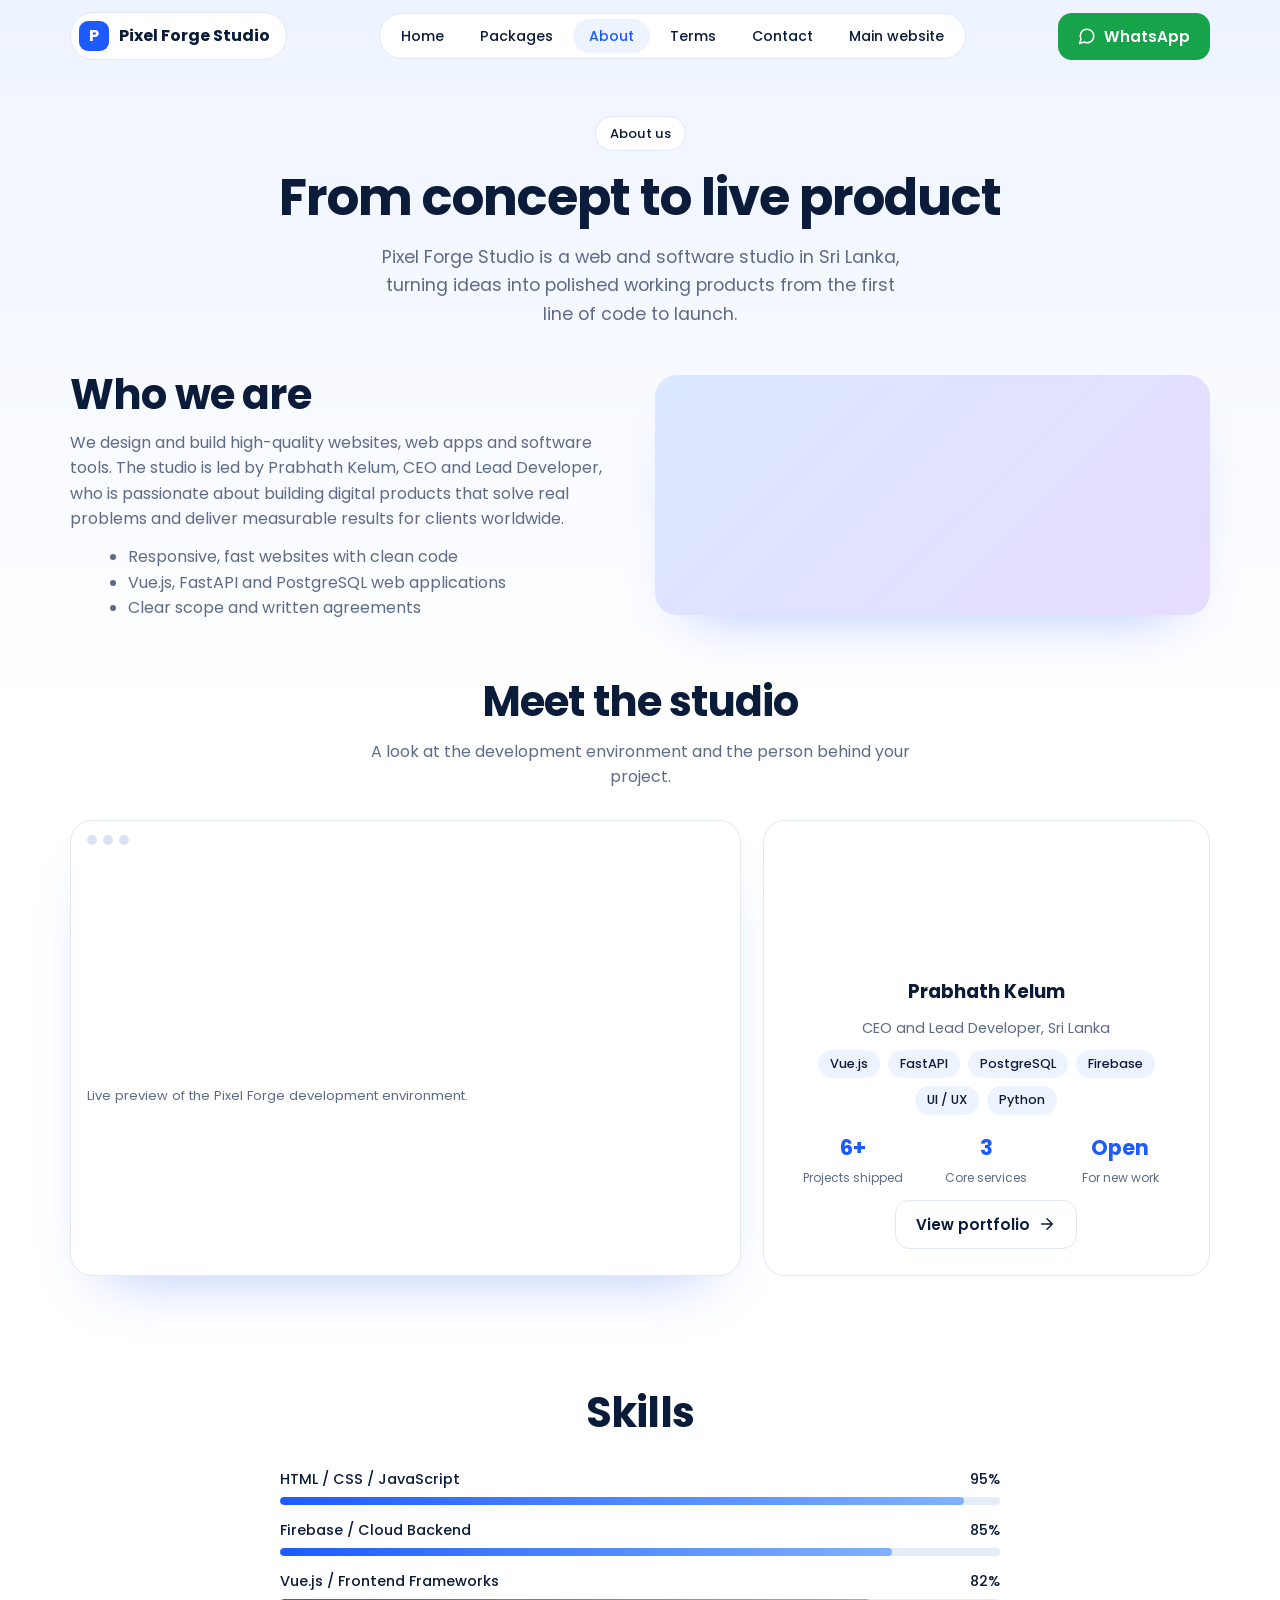
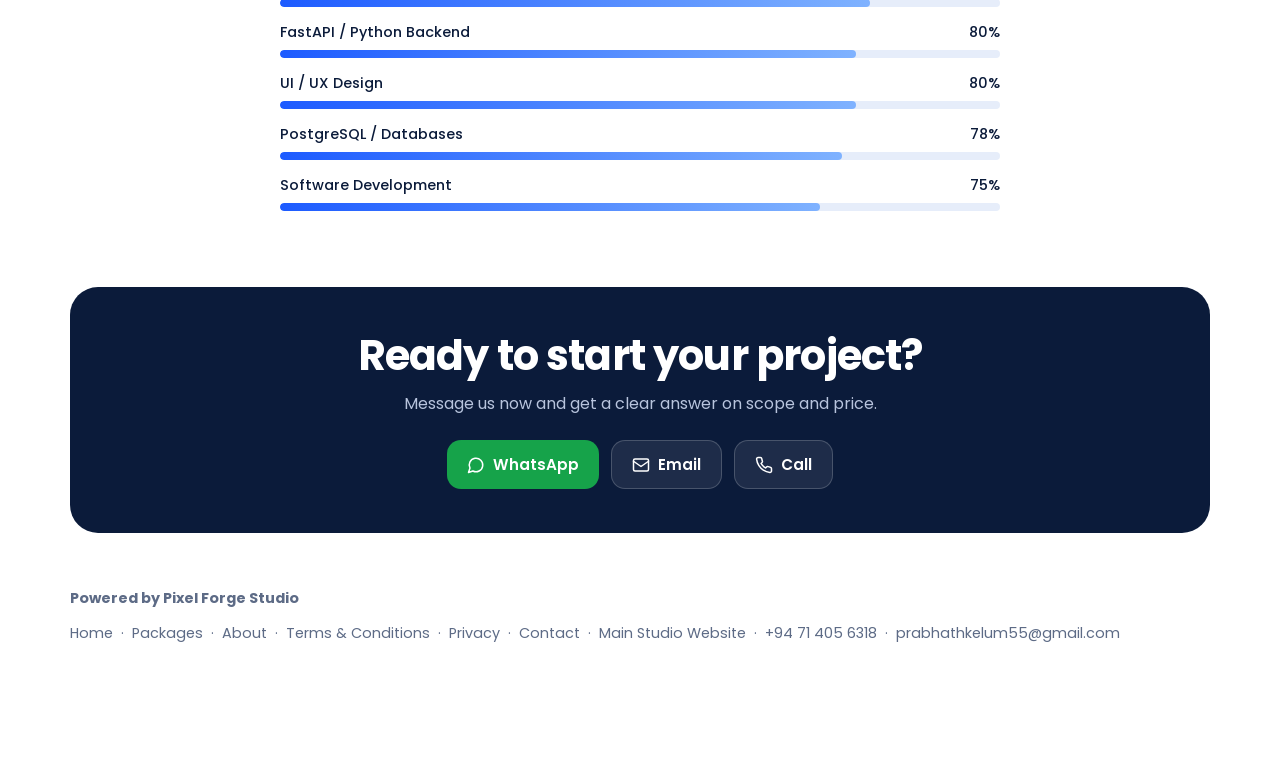
==== about.html @ 6b3c73c0 "New Site Create" ====
<!doctype html><html lang="en"><head><meta charset="utf-8"><meta name="viewport" content="width=device-width,initial-scale=1">
<title>About | Pixel Forge Studio</title><meta name="description" content="About Pixel Forge Studio and lead developer Prabhath Kelum.">
<link rel="icon" href="data:image/svg+xml,%3Csvg xmlns='http://www.w3.org/2000/svg' viewBox='0 0 32 32'%3E%3Crect width='32' height='32' rx='8' fill='%231d5bff'/%3E%3Cpath d='M9 9h8a5 5 0 0 1 0 10h-3v4H9z' fill='%23fff'/%3E%3C/svg%3E">
<link rel="preconnect" href="https://fonts.googleapis.com"><link rel="preconnect" href="https://fonts.gstatic.com" crossorigin>
<link href="https://fonts.googleapis.com/css2?family=Poppins:wght@400;500;600;700&display=swap" rel="stylesheet">
<link rel="stylesheet" href="assets/style.css"><script>document.documentElement.classList.add('js')</script></head>
<body><div id="hdr"></div><main id="top" class="wrap"><div class="phead"><span class="eyebrow rv">About us</span><h1 class="rv">From concept to live product</h1><p class="lead rv">Pixel Forge Studio is a web and software studio in Sri Lanka, turning ideas into polished working products from the first line of code to launch.</p></div>
<div class="two2"><div class="rv"><h2 style="text-align:left">Who we are</h2><p>We design and build high-quality websites, web apps and software tools. The studio is led by Prabhath Kelum, CEO and Lead Developer, who is passionate about building digital products that solve real problems and deliver measurable results for clients worldwide.</p><ul><li>Responsive, fast websites with clean code</li><li>Vue.js, FastAPI and PostgreSQL web applications</li><li>Clear scope and written agreements</li></ul></div>
<div class="rv"><div class="ph" ><img src="https://images.unsplash.com/photo-1522071820081-009f0129c71c?auto=format&fit=crop&w=1000&q=70" alt="Team collaborating around laptops" loading="lazy" onerror="this.remove()"></div></div></div>
<section id="studio"><h2 class="rv">Meet the studio</h2><p class="sub rv">A look at the development environment and the person behind your project.</p>
    <div class="studio">
      <figure class="frame rv"><div class="bar"><i></i><i></i><i></i></div><img src="https://pixelforgestudioprabhath.netlify.app/studio-pixel.gif" alt="Pixel Forge Studio development workspace preview" loading="lazy" onerror="this.style.visibility='hidden'"><p>Live preview of the Pixel Forge development environment.</p></figure>
      <div class="dev rv"><img src="https://pixelforgestudioprabhath.netlify.app/prabhath.jpg" alt="Prabhath Kelum, CEO and Lead Developer" loading="lazy" onerror="this.style.visibility='hidden'">
        <h3>Prabhath Kelum</h3><p>CEO and Lead Developer, Sri Lanka</p>
        <div class="chips"><span>Vue.js</span><span>FastAPI</span><span>PostgreSQL</span><span>Firebase</span><span>UI / UX</span><span>Python</span></div>
        <div class="stats"><div><b>6+</b><span>Projects shipped</span></div><div><b>3</b><span>Core services</span></div><div><b>Open</b><span>For new work</span></div></div>
        <a class="btn ghost" href="https://pixelforgestudioprabhath.netlify.app/" target="_blank" rel="noopener">View portfolio<svg class="i"><use href="#i-arrow"/></svg></a></div>
    </div>
  
</section>
<section><h2 class="rv">Skills</h2><div class="skills"><div class="sk rv"><div><span>HTML / CSS / JavaScript</span><span>95%</span></div><i style="--w:95%"></i></div><div class="sk rv"><div><span>Firebase / Cloud Backend</span><span>85%</span></div><i style="--w:85%"></i></div><div class="sk rv"><div><span>Vue.js / Frontend Frameworks</span><span>82%</span></div><i style="--w:82%"></i></div><div class="sk rv"><div><span>FastAPI / Python Backend</span><span>80%</span></div><i style="--w:80%"></i></div><div class="sk rv"><div><span>UI / UX Design</span><span>80%</span></div><i style="--w:80%"></i></div><div class="sk rv"><div><span>PostgreSQL / Databases</span><span>78%</span></div><i style="--w:78%"></i></div><div class="sk rv"><div><span>Software Development</span><span>75%</span></div><i style="--w:75%"></i></div></div></section><section class="band rv"><h2>Ready to start your project?</h2><p>Message us now and get a clear answer on scope and price.</p>
    <div class="cta"><a class="btn wa" data-c="wa" href="#" target="_blank" rel="noopener"><svg class="i"><use href="#i-chat"/></svg>WhatsApp</a><a class="btn ghost" data-c="mail" href="#"><svg class="i"><use href="#i-mail"/></svg>Email</a><a class="btn ghost" data-c="tel" href="#"><svg class="i"><use href="#i-phone"/></svg>Call</a></div>
  </section></main><div id="ftr"></div>
<script src="https://cdnjs.cloudflare.com/ajax/libs/animejs/3.2.1/anime.min.js"></script><script src="assets/site.js"></script></body></html>
---- assets/style.css ----
:root{--ink:#0b1b3a;--mut:#5d6b86;--line:#e2e9f5;--acc:#1d5bff;--acc2:#0f45d6;--wa:#16a34a;--r:22px}
*{box-sizing:border-box;margin:0}html{scroll-behavior:smooth}
body{font:400 16px/1.6 Poppins,system-ui,sans-serif;color:var(--ink);background:linear-gradient(180deg,#eef4ff 0,#fff 720px);overflow-x:hidden}
a{color:inherit}.i{width:18px;height:18px;fill:none;stroke:currentColor;stroke-width:2;stroke-linecap:round;stroke-linejoin:round;flex:none}
.wrap{max-width:1180px;margin:0 auto;padding:0 20px}
:focus-visible{outline:3px solid #8fb0ff;outline-offset:3px;border-radius:10px}
/* nav */
.nav{position:sticky;top:12px;z-index:20;display:flex;align-items:center;justify-content:space-between;gap:12px;margin:12px auto 0;max-width:1180px;padding:0 20px}
.brand{display:flex;gap:10px;align-items:center;font-weight:700;text-decoration:none;background:#fff;padding:8px 16px 8px 8px;border-radius:99px;border:1px solid var(--line)}
.logo{width:30px;height:30px;border-radius:9px;background:var(--acc);display:grid;place-items:center;color:#fff;font-weight:700}
.links{display:flex;gap:4px;background:#fff;border:1px solid var(--line);padding:5px;border-radius:99px}
.links a{text-decoration:none;font-size:.88rem;padding:6px 16px;border-radius:99px;font-weight:500}.links a:hover{background:#eef4ff}
.btn{display:inline-flex;align-items:center;justify-content:center;gap:8px;border:0;border-radius:14px;padding:12px 20px;font:600 .95rem Poppins,sans-serif;text-decoration:none;cursor:pointer;background:var(--acc);color:#fff;transition:transform .2s,background .2s,box-shadow .2s}
.btn:hover{background:var(--acc2);transform:translateY(-2px);box-shadow:0 10px 24px -10px var(--acc)}
.btn.wa{background:var(--wa)}.btn.wa:hover{box-shadow:0 10px 24px -10px var(--wa);background:#12873d}
.btn.ghost{background:#fff;color:var(--ink);border:1px solid var(--line)}.btn.ghost:hover{background:#f3f7ff;box-shadow:none}
/* hero */
.hero{display:grid;grid-template-columns:1.1fr .9fr;gap:40px;align-items:center;padding:70px 0 40px}
.eyebrow{display:inline-flex;gap:8px;align-items:center;background:#fff;border:1px solid var(--line);padding:6px 14px;border-radius:99px;font-size:.82rem;font-weight:500}
.dot{width:8px;height:8px;border-radius:50%;background:#22c55e;box-shadow:0 0 0 4px #22c55e30}
h1{font-size:clamp(2.2rem,5vw,3.8rem);line-height:1.1;margin:18px 0;letter-spacing:-.02em}
h1 em{font-style:normal;color:var(--acc);display:inline-block}
.lead{color:var(--mut);font-size:1.1rem;max-width:520px}.cta{display:flex;flex-wrap:wrap;gap:12px;margin-top:28px}
.stage{position:relative;height:360px;perspective:900px}
.mock{position:absolute;inset:20px 10px;background:#fff;border:1px solid var(--line);border-radius:24px;box-shadow:0 40px 80px -30px #1d5bff55;padding:16px;transform:rotateY(-12deg) rotateX(6deg);transition:transform .15s}
.mock .bar{display:flex;gap:6px;margin-bottom:14px}.mock .bar i{width:10px;height:10px;border-radius:50%;background:#dbe4f5}
.m1{height:120px;border-radius:14px;background:linear-gradient(120deg,#7fb2ff,#c9b6ff,#ffd2b0);background-size:200% 200%;animation:drift 8s ease-in-out infinite}
.m2{height:14px;width:70%;border-radius:8px;background:#e6edfa;margin:16px 0 8px}.m2.s{width:45%}
.mrow{display:grid;grid-template-columns:repeat(3,1fr);gap:10px;margin-top:16px}.mrow b{height:60px;border-radius:12px;background:#f1f5fd}
.chip{position:absolute;display:flex;gap:8px;align-items:center;background:#fff;border:1px solid var(--line);padding:10px 14px;border-radius:14px;font-size:.85rem;font-weight:600;box-shadow:0 14px 30px -14px #0b1b3a40;animation:float 5s ease-in-out infinite}
.chip .i{color:var(--acc)}.c1{left:-6px;top:70px}.c2{right:-4px;bottom:60px;animation-delay:-2.5s}
@keyframes float{50%{transform:translateY(-12px)}}@keyframes drift{50%{background-position:100% 100%}}
/* pricing */
section{padding:56px 0}h2{font-size:clamp(1.8rem,3.5vw,2.6rem);text-align:center;letter-spacing:-.02em;line-height:1.2}
.sub{text-align:center;color:var(--mut);max-width:560px;margin:12px auto 0}
.seg{position:relative;display:flex;width:max-content;max-width:100%;margin:28px auto;background:#fff;border:1px solid var(--line);border-radius:99px;padding:5px;box-shadow:0 8px 24px -16px #1d5bff60}
.seg button{position:relative;z-index:1;border:0;background:none;padding:10px 22px;border-radius:99px;font:500 .92rem Poppins,sans-serif;cursor:pointer;color:var(--mut)}
.seg button[aria-pressed=true]{color:#fff}.seg .pill-bg{position:absolute;top:5px;bottom:5px;left:5px;border-radius:99px;background:var(--acc);transition:all .35s cubic-bezier(.4,.1,.2,1)}
.cards{display:grid;grid-template-columns:repeat(4,1fr);gap:18px;margin-top:8px}
.card{display:flex;flex-direction:column;background:#fff;border:1.5px solid var(--line);border-radius:var(--r);padding:10px;transition:transform .25s,box-shadow .25s,border-color .25s}
.card:hover{transform:translateY(-6px);box-shadow:0 28px 50px -28px #1d5bff66}.card.on{border-color:var(--acc);box-shadow:0 0 0 4px #1d5bff22,0 28px 50px -28px #1d5bff77}
.top{position:relative;border-radius:16px;padding:16px;min-height:150px;display:flex;flex-direction:column;justify-content:space-between;background-size:180% 180%;animation:drift 10s ease-in-out infinite}
.g1{background-image:linear-gradient(135deg,#eef2f7,#dbe6f5,#f4f7fb)}
.g2{background-image:radial-gradient(circle at 15% 20%,#79aeff 0,transparent 50%),radial-gradient(circle at 85% 80%,#c8b8ff 0,transparent 55%),linear-gradient(#e9f2ff,#e9f2ff)}
.g3{background-image:radial-gradient(circle at 20% 25%,#ffc9a3 0,transparent 50%),radial-gradient(circle at 85% 75%,#9cc4ff 0,transparent 55%),linear-gradient(#fff0e6,#fff0e6)}
.g4{background-image:radial-gradient(circle at 25% 30%,#a8e6df 0,transparent 50%),radial-gradient(circle at 80% 80%,#b9c8f5 0,transparent 55%),linear-gradient(#e8f6f6,#e8f6f6)}
.tag{align-self:flex-start;background:#fff;border-radius:99px;padding:3px 12px;font-size:.72rem;font-weight:600;letter-spacing:.04em;text-transform:uppercase}
.price{font-size:1.75rem;font-weight:700;line-height:1.2}.price small{font-size:.8rem;font-weight:500;color:var(--mut)}
.body{padding:16px 10px 8px;display:flex;flex-direction:column;gap:14px;flex:1}.for{color:var(--mut);font-size:.88rem}
.card ul{list-style:none;padding:0;display:grid;gap:8px;font-size:.88rem}.card li{display:flex;gap:8px;align-items:flex-start}.card li .i{color:var(--acc);width:16px;height:16px;margin-top:3px}
.more{color:var(--mut);font-size:.84rem}.card .btn{width:100%}.lnk{background:none;border:0;color:var(--acc);font:600 .88rem Poppins,sans-serif;cursor:pointer;padding:4px}.lnk:hover{text-decoration:underline}
.note{text-align:center;color:var(--mut);font-size:.88rem;margin-top:22px}
/* steps */
.steps{display:grid;grid-template-columns:repeat(5,1fr);gap:14px;margin-top:34px;counter-reset:s}
.step{background:#fff;border:1px solid var(--line);border-radius:var(--r);padding:20px;position:relative}
.step:before{counter-increment:s;content:"0" counter(s);font-weight:700;font-size:1.6rem;color:var(--acc);display:block;margin-bottom:6px}.step b{display:block}.step span{color:var(--mut);font-size:.88rem}
/* faq */
.faq{max-width:760px;margin:30px auto 0;display:grid;gap:10px}
details{background:#fff;border:1px solid var(--line);border-radius:16px;padding:0 20px;transition:background .2s}details[open]{background:#f3f7ff}
summary{list-style:none;cursor:pointer;padding:16px 0;font-weight:500;display:flex;justify-content:space-between;gap:12px;align-items:center}summary::-webkit-details-marker{display:none}
summary .i{transition:transform .25s}details[open] summary .i{transform:rotate(180deg)}details p{color:var(--mut);padding:0 0 16px;font-size:.93rem}
/* contact band + footer */
.band{background:var(--ink);color:#fff;border-radius:28px;padding:44px 28px;text-align:center;margin:20px 0}
.band p{color:#b8c4dd;margin:10px auto 24px;max-width:480px}.band .cta{justify-content:center;margin:0}.band .ghost{background:#ffffff14;color:#fff;border-color:#ffffff30}.band .ghost:hover{background:#ffffff26}
footer{padding:34px 0 120px;color:var(--mut);font-size:.9rem}.fl{display:flex;flex-wrap:wrap;gap:12px 26px;justify-content:space-between;align-items:center}footer a{text-decoration:none}footer a:hover{color:var(--acc)}
/* dock + dialog */
.dock{position:fixed;left:50%;bottom:18px;z-index:30;transform:translate(-50%,140%);display:flex;align-items:center;gap:10px;flex-wrap:wrap;justify-content:center;background:#fff;border:1px solid var(--line);border-radius:22px;padding:10px 12px 10px 18px;box-shadow:0 24px 60px -20px #0b1b3a66;transition:transform .45s cubic-bezier(.2,.9,.3,1.1);max-width:calc(100vw - 24px)}
.dock.show{transform:translate(-50%,0)}.dock .lab{font-size:.88rem}.dock .lab b{display:block;line-height:1.2}.dock .btn{padding:10px 14px;font-size:.88rem;border-radius:12px}
.x{background:none;border:0;cursor:pointer;padding:6px;color:var(--mut);border-radius:8px;display:grid}.x:hover{background:#f1f5fd}
dialog{border:0;border-radius:26px;padding:0;width:min(640px,calc(100vw - 24px));max-height:calc(100vh - 32px);overflow:auto;box-shadow:0 40px 100px -20px #0b1b3a88;color:var(--ink)}
dialog::backdrop{background:#0b1b3a88;backdrop-filter:blur(4px)}
.dh{padding:26px 26px 20px;position:relative}.dh .x{position:absolute;right:14px;top:14px;background:#fff}.dh h3{font-size:1.6rem;margin-top:10px}
.db{padding:22px 26px 26px;display:grid;gap:18px}.db h4{font-size:.78rem;letter-spacing:.06em;text-transform:uppercase;color:var(--mut);margin-bottom:8px}
.db ul{list-style:none;padding:0;display:grid;gap:6px;font-size:.92rem}.db li{display:flex;gap:8px}.db li .i{color:var(--acc);width:16px;margin-top:3px}.db li.no .i{color:#94a3b8}
.two{display:grid;grid-template-columns:1fr 1fr;gap:18px}.ct{display:grid;grid-template-columns:repeat(3,1fr);gap:10px}.ct .btn{padding:12px 8px;font-size:.88rem}
@media(max-width:980px){.cards{grid-template-columns:repeat(2,1fr)}.steps{grid-template-columns:repeat(2,1fr)}.hero{grid-template-columns:1fr;padding-top:40px}.stage{height:300px}.links{display:none}}
@media(max-width:560px){.cards{grid-template-columns:1fr}.two,.ct{grid-template-columns:1fr}.steps{grid-template-columns:1fr}.brand span.t{display:none}}
.logo{position:relative;overflow:hidden}.logo img{position:absolute;inset:0;width:100%;height:100%;object-fit:cover;background:#fff}
.ref{font-size:.8rem;color:var(--mut);text-decoration:line-through}
.art{position:absolute;right:12px;top:12px;width:92px;animation:float 6s ease-in-out infinite}.art svg{width:100%;display:block;filter:drop-shadow(0 10px 14px #0b1b3a22)}
.studio{display:grid;grid-template-columns:1.2fr .8fr;gap:22px;margin-top:30px;align-items:stretch}
.frame{background:#fff;border:1px solid var(--line);border-radius:var(--r);padding:12px;box-shadow:0 30px 60px -36px #1d5bff66}.frame .bar{display:flex;gap:6px;margin:2px 0 10px 4px}.frame .bar i{width:10px;height:10px;border-radius:50%;background:#dbe4f5}
.frame img{width:100%;display:block;border-radius:12px;background:linear-gradient(135deg,#eef4ff,#e6dcff);min-height:220px;object-fit:cover}.frame p{font-size:.82rem;color:var(--mut);margin:10px 4px 2px}
.dev{background:#fff;border:1px solid var(--line);border-radius:var(--r);padding:26px;text-align:center;display:flex;flex-direction:column;align-items:center;gap:10px}
.dev img{width:120px;height:120px;border-radius:50%;object-fit:cover;border:4px solid #eaf1ff;background:linear-gradient(135deg,#7fb2ff,#c9b6ff)}.dev p{color:var(--mut);font-size:.9rem}
.chips{display:flex;flex-wrap:wrap;gap:8px;justify-content:center}.chips span{background:#eef4ff;border-radius:99px;padding:4px 12px;font-size:.8rem;font-weight:500}
.stats{display:grid;grid-template-columns:repeat(3,1fr);gap:8px;width:100%;margin-top:6px}.stats b{display:block;font-size:1.3rem;color:var(--acc)}.stats span{font-size:.75rem;color:var(--mut)}
.tgrid{display:grid;grid-template-columns:repeat(3,1fr);gap:16px;margin-top:30px}.tc{background:#fff;border:1px solid var(--line);border-radius:var(--r);padding:22px}
.tc h3{font-size:1.02rem;display:flex;gap:10px;align-items:center;margin-bottom:14px}.tc h3 span{width:36px;height:36px;border-radius:11px;background:#eaf1ff;color:var(--acc);display:grid;place-items:center;flex:none}
.tc ul{list-style:none;padding:0;display:grid;gap:9px;font-size:.88rem;color:#33415c}.tc li{display:flex;gap:10px}.tc li:before{content:"";width:6px;height:6px;border-radius:50%;background:var(--acc);margin-top:9px;flex:none}
.tnote{text-align:center;color:var(--mut);font-size:.85rem;margin-top:20px}
@media(max-width:980px){.studio{grid-template-columns:1fr}.tgrid{grid-template-columns:repeat(2,1fr)}}
@media(max-width:560px){.tgrid{grid-template-columns:1fr}}
.js .rv{opacity:0}
@media(prefers-reduced-motion:reduce){*{animation:none!important;transition:none!important;scroll-behavior:auto!important}.js .rv{opacity:1}}

.links a[aria-current]{background:#eef4ff;color:var(--acc)}
.menu{display:none;background:#fff;border:1px solid var(--line);border-radius:99px;width:42px;height:42px;place-items:center;cursor:pointer;color:var(--ink)}
.phead{text-align:center;padding:56px 0 8px}.phead h1{font-size:clamp(2rem,4.5vw,3.2rem)}.phead .lead{margin:0 auto}
.ph{position:relative;border-radius:var(--r);overflow:hidden;background:linear-gradient(135deg,#dbe8ff,#e6dcff);min-height:240px;box-shadow:0 30px 60px -36px #1d5bff66}.ph img{position:absolute;inset:0;width:100%;height:100%;object-fit:cover}
.stage .ph{position:absolute;inset:0}
.svc{display:grid;grid-template-columns:repeat(3,1fr);gap:18px;margin-top:30px}.sv{background:#fff;border:1px solid var(--line);border-radius:var(--r);overflow:hidden;transition:transform .25s,box-shadow .25s}
.sv:hover{transform:translateY(-6px);box-shadow:0 28px 50px -28px #1d5bff66}.sv .ph{border-radius:0;min-height:180px;box-shadow:none}.sv .t{padding:18px 20px 22px}.sv h3{margin-bottom:6px}.sv p{color:var(--mut);font-size:.92rem}
.tiles{display:grid;grid-template-columns:repeat(4,1fr);gap:14px;margin-top:30px}.tile{background:#fff;border:1px solid var(--line);border-radius:var(--r);padding:20px;text-decoration:none;display:block;transition:transform .25s,box-shadow .25s}
.tile:hover{transform:translateY(-5px);box-shadow:0 24px 44px -26px #1d5bff66}.tile .pr{font-size:1.4rem;font-weight:700;margin:6px 0}.tile span{color:var(--mut);font-size:.85rem}
.cgrid{display:grid;grid-template-columns:repeat(3,1fr);gap:18px;margin-top:30px}.cc{background:#fff;border:1px solid var(--line);border-radius:var(--r);padding:28px;text-decoration:none;display:flex;flex-direction:column;gap:10px;transition:transform .25s,box-shadow .25s}
.cc:hover{transform:translateY(-6px);box-shadow:0 28px 50px -28px #1d5bff66}.cc .ic{width:48px;height:48px;border-radius:14px;display:grid;place-items:center;background:#eaf1ff;color:var(--acc)}.cc.w .ic{background:#e3f6ea;color:var(--wa)}
.cc b{font-size:1.1rem}.cc span{color:var(--mut);font-size:.92rem;word-break:break-word}
.soc{display:flex;flex-wrap:wrap;gap:10px;justify-content:center;margin-top:22px}.soc a{border:1px solid var(--line);background:#fff;border-radius:99px;padding:8px 18px;text-decoration:none;font-size:.9rem;font-weight:500}.soc a:hover{background:#eef4ff}
.two2{display:grid;grid-template-columns:1fr 1fr;gap:30px;align-items:center;margin-top:34px}.two2 p{color:var(--mut);margin-top:10px}.two2 ul{margin:12px 0 0 18px;color:var(--mut)}
.skills{display:grid;gap:14px;margin-top:30px;max-width:720px;margin-inline:auto}.sk{display:grid;gap:6px;font-size:.9rem;font-weight:500}.sk div{display:flex;justify-content:space-between}
.sk i{display:block;height:8px;border-radius:99px;background:#e6edfa;position:relative;overflow:hidden}.sk i:after{content:"";position:absolute;inset:0;width:var(--w);background:linear-gradient(90deg,var(--acc),#7fb2ff);border-radius:99px}
@media(max-width:980px){.svc,.cgrid{grid-template-columns:1fr}.tiles{grid-template-columns:repeat(2,1fr)}.two2{grid-template-columns:1fr}.menu{display:grid}
 .links{position:absolute;top:60px;left:20px;right:20px;flex-direction:column;border-radius:20px;z-index:25;box-shadow:0 24px 60px -20px #0b1b3a55}.links.open{display:flex}}
@media(max-width:560px){.tiles{grid-template-columns:1fr}#navWa{display:none}}

/* hero v3: full-bleed photo hero */
.home #hdr{position:fixed;top:0;left:0;right:0;z-index:30;transform:translateY(-130%);transition:transform .3s}.home.past #hdr{transform:none}
.hx2{position:relative;width:100vw;margin-left:calc(50% - 50vw);min-height:clamp(600px,100vh,820px);background:#101319;color:#fff;overflow:hidden;display:flex}
.hx2-bg{position:absolute;inset:0;width:100%;height:100%;object-fit:cover;object-position:72% center}
.hx2-shade{position:absolute;inset:0;background:linear-gradient(90deg,#101319f0 0,#101319c2 38%,#10131955 72%,#10131933 100%),linear-gradient(0deg,#101319aa,transparent 35%)}
.hx2-in{position:relative;z-index:1;width:100%;max-width:1180px;margin:0 auto;padding:0 20px;display:flex;flex-direction:column}
.hx2-bar{display:flex;justify-content:space-between;align-items:center;gap:12px;padding:22px 0;border-bottom:1px solid #ffffff26}
.hx2-brand{display:flex;gap:10px;align-items:center;color:#fff;text-decoration:none;font-size:1.25rem;font-weight:500}
.hx2-brand i{width:30px;height:30px;border-radius:8px;background:#c8f03c;color:#101319;display:grid;place-items:center;font-style:normal;font-weight:700;font-size:.95rem}
.hx2-r{display:flex;gap:14px;align-items:center}
.hx2-btn{background:#fff;color:#101319;text-decoration:none;font:600 .72rem ui-monospace,SFMono-Regular,Menlo,monospace;letter-spacing:.08em;text-transform:uppercase;padding:14px 20px;border-radius:12px;transition:background .2s}.hx2-btn:hover{background:#c8f03c}
.hx2-ham{background:none;border:0;color:#fff;cursor:pointer;padding:6px;display:grid}.hx2-ham .i{width:26px;height:26px}
.hx2-menu{display:none;position:absolute;right:20px;top:84px;z-index:5;background:#fff;border-radius:16px;padding:8px;min-width:200px;flex-direction:column;box-shadow:0 24px 60px -20px #000a}.hx2-menu.open{display:flex}
.hx2-menu a{color:#101319;text-decoration:none;padding:10px 14px;border-radius:10px;font-weight:500}.hx2-menu a:hover{background:#eef4ff}
.hx2-copy{margin:auto 0;padding:48px 0 70px;max-width:700px}
.hx2 h1{color:#fff;font-size:clamp(2.4rem,6.2vw,4.8rem);line-height:1.05;letter-spacing:-.025em;margin:0 0 22px;font-weight:600}
.hl{color:#c8f03c}
.hx2-copy p{color:#e3e8f1;font-size:.98rem;max-width:520px}
.hx2-cta{display:flex;flex-wrap:wrap;gap:16px;align-items:center;margin-top:30px}
.go{display:inline-flex;align-items:center;gap:14px;background:#fff;color:#101319;text-decoration:none;font:600 .78rem ui-monospace,SFMono-Regular,Menlo,monospace;letter-spacing:.08em;text-transform:uppercase;padding:6px 22px 6px 6px;border-radius:14px;transition:transform .2s}
.go .arr{width:42px;height:42px;border-radius:10px;background:#c8f03c;display:grid;place-items:center;transition:transform .25s}.go:hover{transform:translateY(-2px)}.go:hover .arr{transform:translateX(4px)}
.hx2-wa{color:#fff;text-decoration:none;font:600 .78rem ui-monospace,SFMono-Regular,Menlo,monospace;letter-spacing:.08em;text-transform:uppercase;border:1px solid #ffffff55;padding:14px 20px;border-radius:14px}.hx2-wa:hover{background:#ffffff1f}
@media(max-width:560px){.hx2-btn{display:none}.hx2-shade{background:linear-gradient(0deg,#101319f0 0,#101319b0 55%,#10131966 100%)}.hx2-bg{object-position:65% center}}
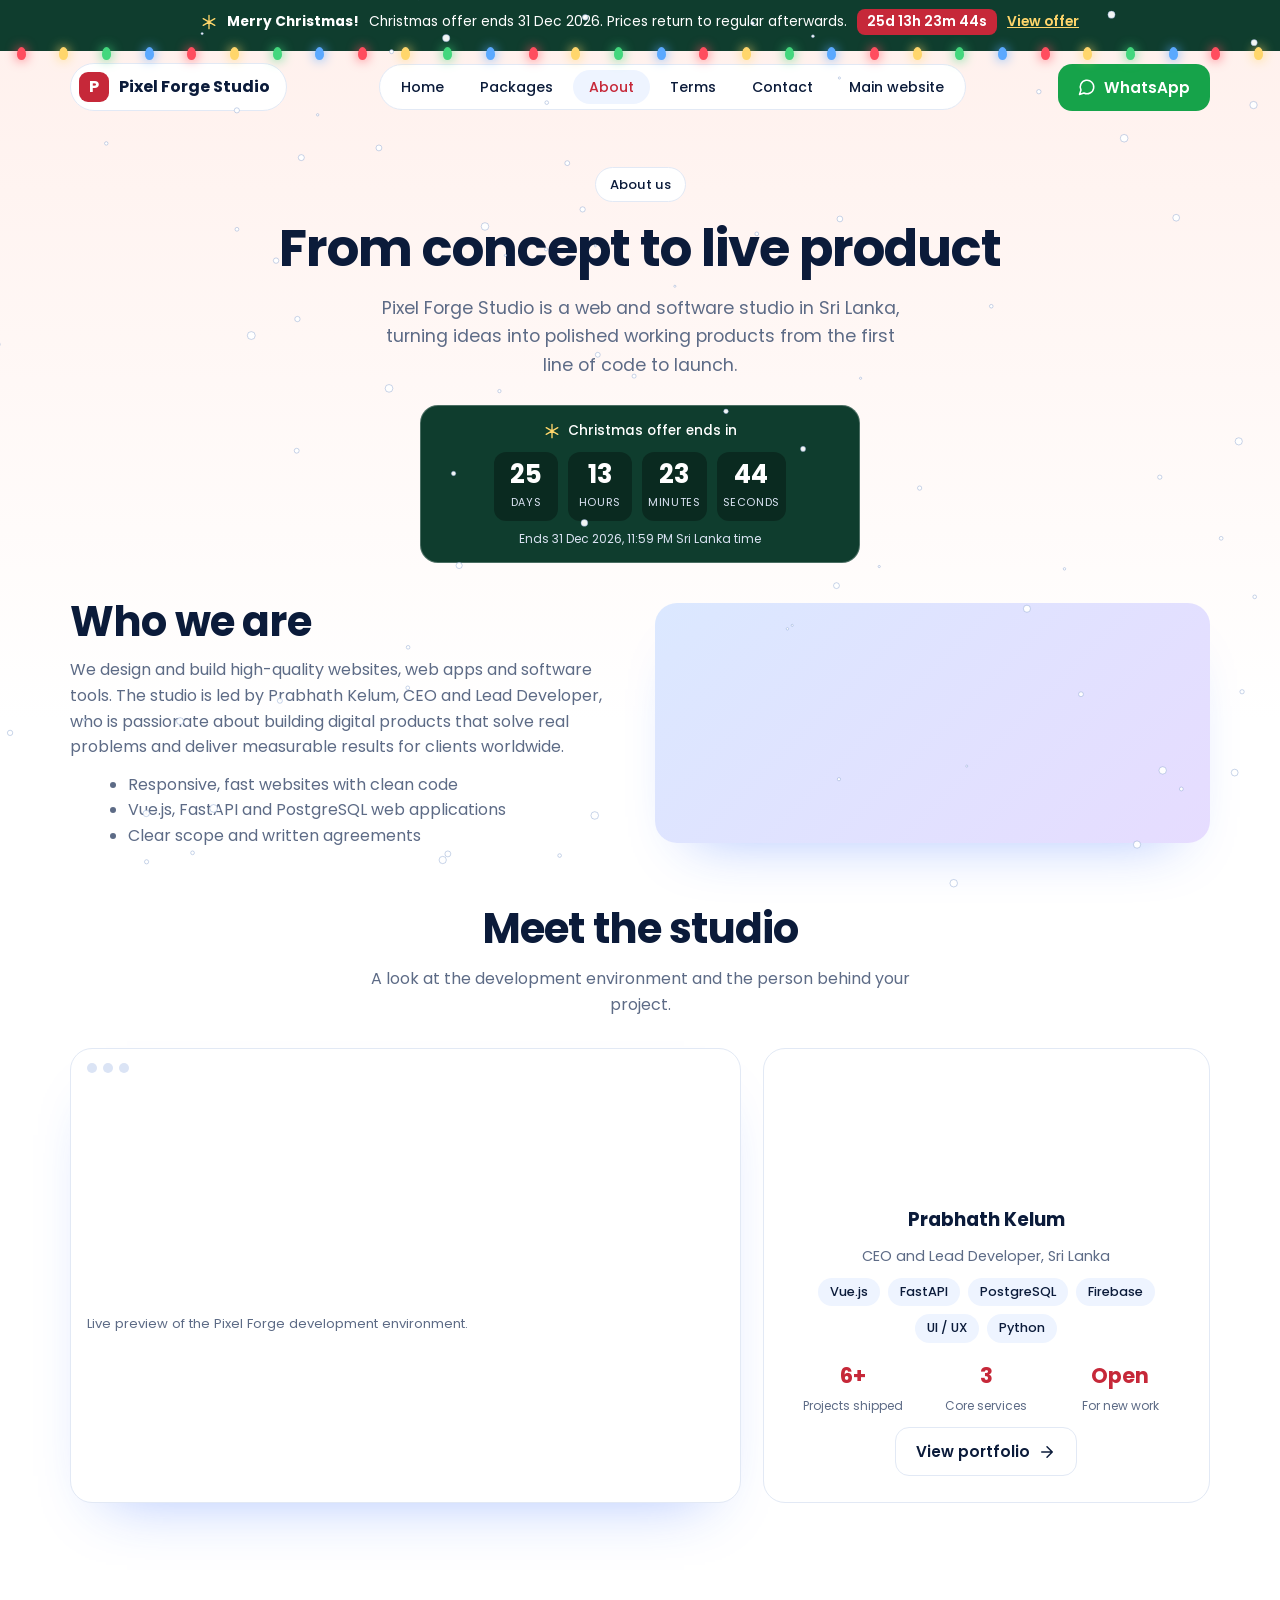
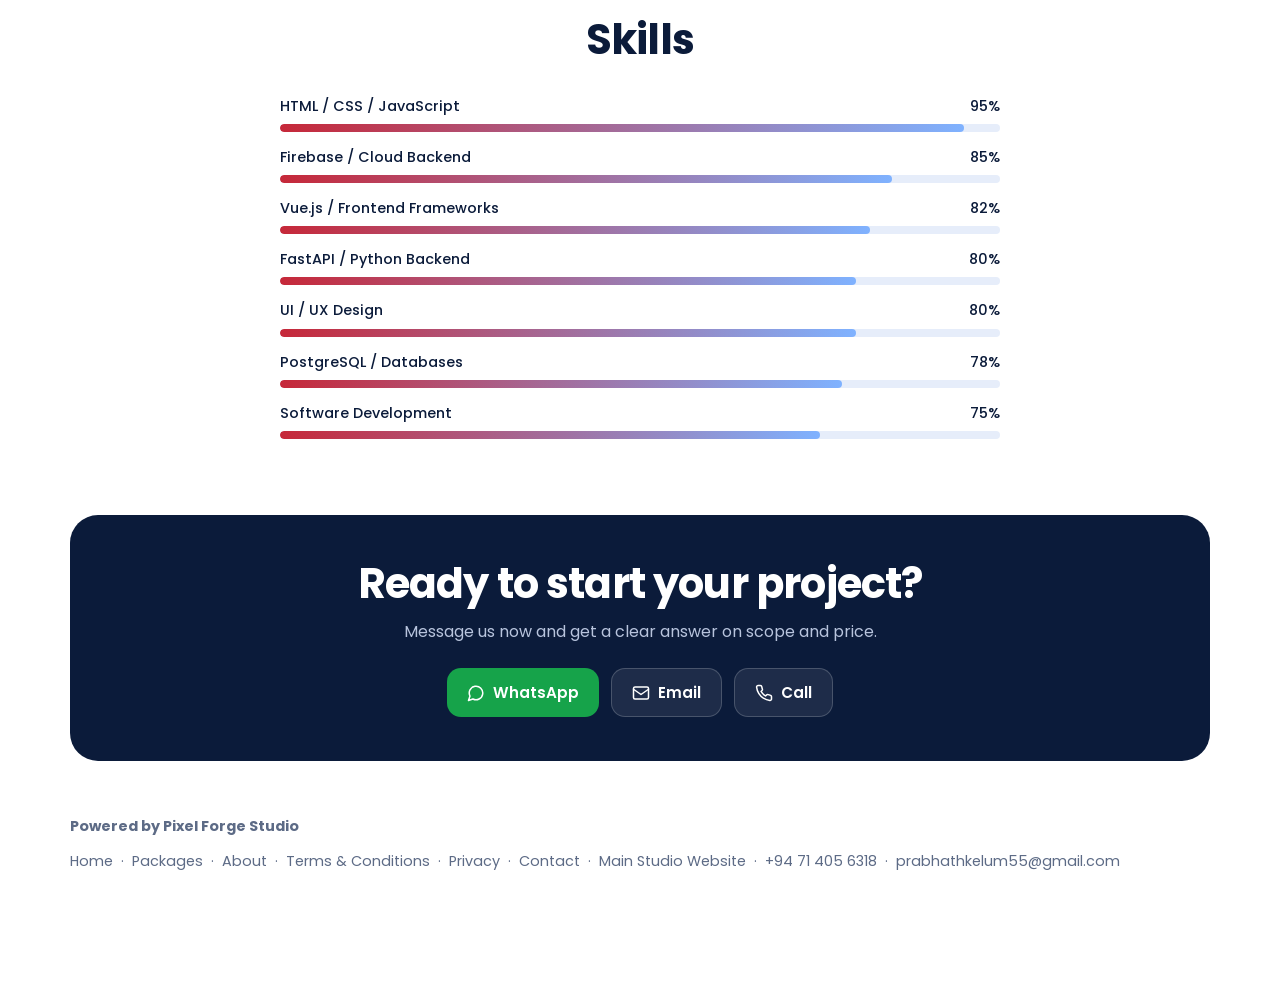
==== commit fb6b836c: "Updated project files" ====
--- a/about.html
+++ b/about.html
@@ -3,7 +3,7 @@
 <link rel="icon" href="data:image/svg+xml,%3Csvg xmlns='http://www.w3.org/2000/svg' viewBox='0 0 32 32'%3E%3Crect width='32' height='32' rx='8' fill='%231d5bff'/%3E%3Cpath d='M9 9h8a5 5 0 0 1 0 10h-3v4H9z' fill='%23fff'/%3E%3C/svg%3E">
 <link rel="preconnect" href="https://fonts.googleapis.com"><link rel="preconnect" href="https://fonts.gstatic.com" crossorigin>
 <link href="https://fonts.googleapis.com/css2?family=Poppins:wght@400;500;600;700&display=swap" rel="stylesheet">
-<link rel="stylesheet" href="assets/style.css"><script>document.documentElement.classList.add('js')</script></head>
+<link rel="stylesheet" href="assets/style.css"><link rel="stylesheet" href="assets/xmas.css"><script>document.documentElement.classList.add('js')</script></head>
 <body><div id="hdr"></div><main id="top" class="wrap"><div class="phead"><span class="eyebrow rv">About us</span><h1 class="rv">From concept to live product</h1><p class="lead rv">Pixel Forge Studio is a web and software studio in Sri Lanka, turning ideas into polished working products from the first line of code to launch.</p></div>
 <div class="two2"><div class="rv"><h2 style="text-align:left">Who we are</h2><p>We design and build high-quality websites, web apps and software tools. The studio is led by Prabhath Kelum, CEO and Lead Developer, who is passionate about building digital products that solve real problems and deliver measurable results for clients worldwide.</p><ul><li>Responsive, fast websites with clean code</li><li>Vue.js, FastAPI and PostgreSQL web applications</li><li>Clear scope and written agreements</li></ul></div>
 <div class="rv"><div class="ph" ><img src="https://images.unsplash.com/photo-1522071820081-009f0129c71c?auto=format&fit=crop&w=1000&q=70" alt="Team collaborating around laptops" loading="lazy" onerror="this.remove()"></div></div></div>
@@ -21,4 +21,4 @@
 <section><h2 class="rv">Skills</h2><div class="skills"><div class="sk rv"><div><span>HTML / CSS / JavaScript</span><span>95%</span></div><i style="--w:95%"></i></div><div class="sk rv"><div><span>Firebase / Cloud Backend</span><span>85%</span></div><i style="--w:85%"></i></div><div class="sk rv"><div><span>Vue.js / Frontend Frameworks</span><span>82%</span></div><i style="--w:82%"></i></div><div class="sk rv"><div><span>FastAPI / Python Backend</span><span>80%</span></div><i style="--w:80%"></i></div><div class="sk rv"><div><span>UI / UX Design</span><span>80%</span></div><i style="--w:80%"></i></div><div class="sk rv"><div><span>PostgreSQL / Databases</span><span>78%</span></div><i style="--w:78%"></i></div><div class="sk rv"><div><span>Software Development</span><span>75%</span></div><i style="--w:75%"></i></div></div></section><section class="band rv"><h2>Ready to start your project?</h2><p>Message us now and get a clear answer on scope and price.</p>
     <div class="cta"><a class="btn wa" data-c="wa" href="#" target="_blank" rel="noopener"><svg class="i"><use href="#i-chat"/></svg>WhatsApp</a><a class="btn ghost" data-c="mail" href="#"><svg class="i"><use href="#i-mail"/></svg>Email</a><a class="btn ghost" data-c="tel" href="#"><svg class="i"><use href="#i-phone"/></svg>Call</a></div>
   </section></main><div id="ftr"></div>
-<script src="https://cdnjs.cloudflare.com/ajax/libs/animejs/3.2.1/anime.min.js"></script><script src="assets/site.js"></script></body></html>+<script src="https://cdnjs.cloudflare.com/ajax/libs/animejs/3.2.1/anime.min.js"></script><script src="assets/site.js"></script><script src="assets/xmas.js"></script></body></html>
--- a/assets/xmas.css
+++ b/assets/xmas.css
@@ -0,0 +1,28 @@
+/* Christmas theme (active only while the offer is running) */
+body.xmas{--acc:#c62839;--acc2:#a51d2d;background:linear-gradient(180deg,#fff0ec 0,#fff 720px)}
+.xonly{display:none}body.xmas .xonly{display:block}
+.xbar{position:relative;z-index:35;background:#0f3d2e;color:#fff;font-size:.86rem}
+.xin{max-width:1180px;margin:0 auto;padding:9px 20px 16px;display:flex;gap:10px;flex-wrap:wrap;align-items:center;justify-content:center;text-align:center}
+.xbar a{color:#ffd66b;font-weight:600}.xbar .i{width:16px;height:16px;color:#ffd66b}
+.xt{background:#c62839;border-radius:8px;padding:2px 10px;font-weight:600;font-variant-numeric:tabular-nums}
+.lights{position:absolute;left:0;right:0;bottom:-9px;display:flex;justify-content:space-around;pointer-events:none;z-index:2}
+.lights i{width:9px;height:13px;border-radius:50% 50% 50% 50%/60% 60% 40% 40%;animation:tw 1.8s ease-in-out infinite}
+.lights i:nth-child(4n+1){background:#ff4d5e;box-shadow:0 0 12px #ff4d5e}.lights i:nth-child(4n+2){background:#ffd66b;box-shadow:0 0 12px #ffd66b}
+.lights i:nth-child(4n+3){background:#42d77d;box-shadow:0 0 12px #42d77d}.lights i:nth-child(4n){background:#5aa9ff;box-shadow:0 0 12px #5aa9ff}
+@keyframes tw{50%{opacity:.3;transform:scale(.8)}}
+#snow{position:fixed;inset:0;width:100%;height:100%;pointer-events:none;z-index:40}
+body.xmas .top{min-height:176px}
+.xo{position:absolute;top:48px;left:16px;background:#c62839;color:#fff;font-size:.66rem;font-weight:600;letter-spacing:.05em;text-transform:uppercase;padding:3px 10px;border-radius:99px}
+.xmas .hl{color:#ffd66b}.xmas .hx2-brand i,.xmas .go .arr{background:#ffd66b}.xmas .hx2-btn:hover{background:#ffd66b}
+.xmas .hx2-shade{background:linear-gradient(90deg,#1a0d10f0 0,#1a0d10c2 38%,#1a0d1055 72%,#1a0d1033 100%),linear-gradient(0deg,#1a0d10aa,transparent 35%)}
+.cd{margin-top:22px;background:#ffffff1f;border:1px solid #ffffff40;backdrop-filter:blur(6px);border-radius:18px;padding:14px 18px;display:inline-block;color:#fff}
+.cdh{display:flex;gap:8px;align-items:center;font-size:.85rem;font-weight:500;margin-bottom:10px}.cdh .i{width:16px;height:16px;color:#ffd66b}
+.cdg{display:flex;gap:10px}.cdg div{min-width:64px;text-align:center;background:#00000050;border-radius:12px;padding:8px 6px}
+.cdg b{display:block;font-size:1.6rem;line-height:1.1;font-variant-numeric:tabular-nums}.cdg span{font-size:.68rem;text-transform:uppercase;letter-spacing:.06em;color:#dbe3f3}
+.cd small{display:block;margin-top:8px;font-size:.75rem;color:#dbe3f3}
+.phead+.cd{display:block;max-width:440px;margin:18px auto 0;background:#0f3d2e;text-align:center}.phead+.cd .cdg{justify-content:center}.phead+.cd .cdh{justify-content:center}
+.xtree{position:absolute;right:clamp(10px,7vw,110px);bottom:0;width:clamp(120px,15vw,210px);z-index:1;pointer-events:none}
+.xtree .bl{animation:tw 1.6s ease-in-out infinite}.xtree .bl:nth-of-type(2n){animation-delay:.5s}.xtree .bl:nth-of-type(3n){animation-delay:1s}
+.xgal{display:grid;grid-template-columns:repeat(3,1fr);gap:16px;margin-top:28px}.xgal .ph{min-height:230px}
+@media(max-width:900px){.xtree{display:none}}@media(max-width:700px){.xgal{grid-template-columns:1fr}}
+@media(prefers-reduced-motion:reduce){.lights i,.xtree .bl{animation:none!important}}
